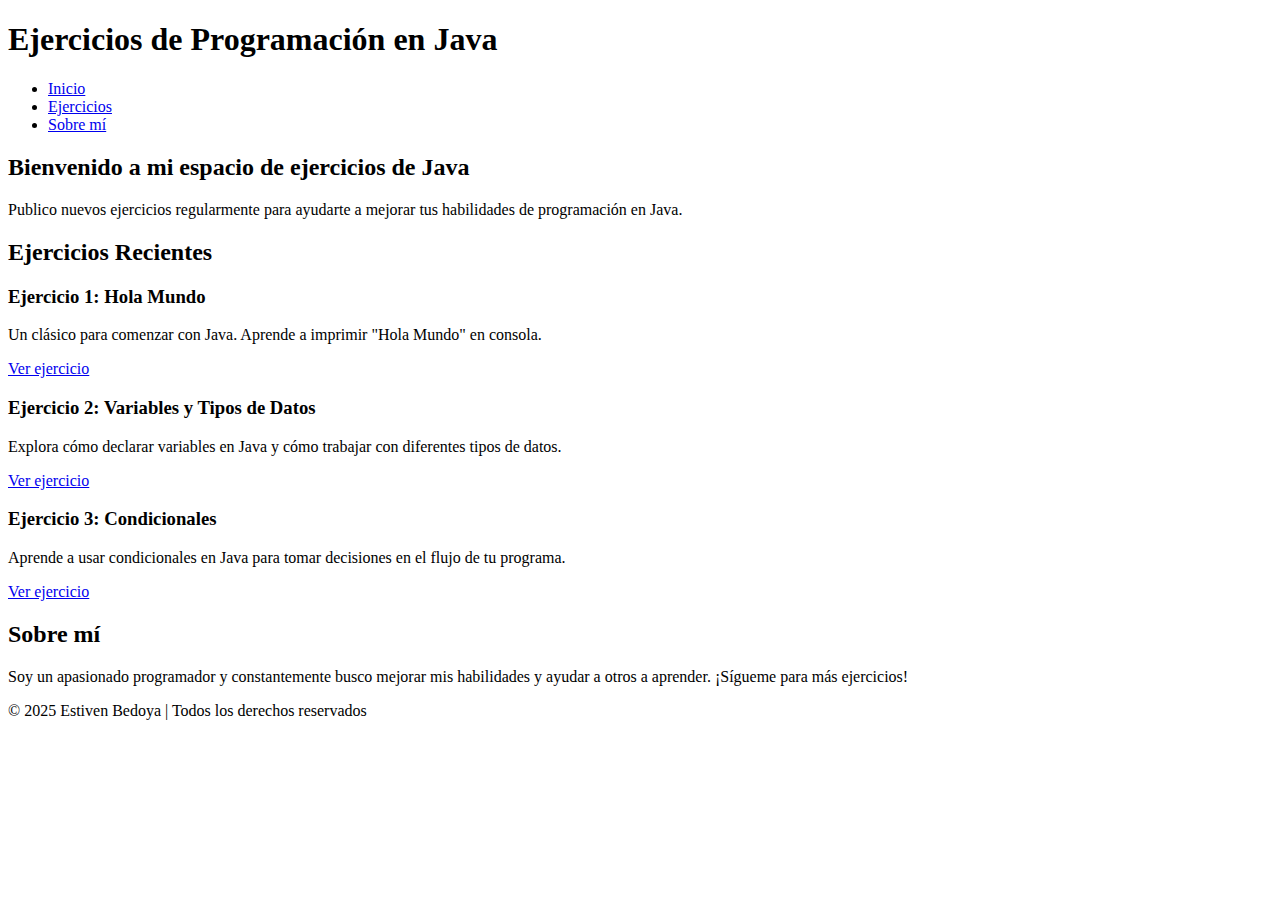
==== index.html @ 85aa7334 "cambio de nombre" ====
<!DOCTYPE html>
<html lang="es">
<head>
  <meta charset="UTF-8">
  <meta name="viewport" content="width=device-width, initial-scale=1.0">
  <meta name="description" content="Ejercicios de Programación en Java">
  <title>Ejercicios de Java</title>
  <link rel="stylesheet" href="estilos.css">
</head>
<body>

  <header>
    <div class="container">
      <h1>Ejercicios de Programación en Java</h1>
      <nav>
        <ul>
          <li><a href="#home">Inicio</a></li>
          <li><a href="#exercises">Ejercicios</a></li>
          <li><a href="#about">Sobre mí</a></li>
        </ul>
      </nav>
    </div>
  </header>

  <section id="home">
    <div class="container">
      <h2>Bienvenido a mi espacio de ejercicios de Java</h2>
      <p>Publico nuevos ejercicios regularmente para ayudarte a mejorar tus habilidades de programación en Java.</p>
    </div>
  </section>

  <section id="exercises">
    <div class="container">
      <h2>Ejercicios Recientes</h2>
      <div class="exercise-card">
        <h3>Ejercicio 1: Hola Mundo</h3>
        <p>Un clásico para comenzar con Java. Aprende a imprimir "Hola Mundo" en consola.</p>
        <a href="#">Ver ejercicio</a>
      </div>
      <div class="exercise-card">
        <h3>Ejercicio 2: Variables y Tipos de Datos</h3>
        <p>Explora cómo declarar variables en Java y cómo trabajar con diferentes tipos de datos.</p>
        <a href="#">Ver ejercicio</a>
      </div>
      <div class="exercise-card">
        <h3>Ejercicio 3: Condicionales</h3>
        <p>Aprende a usar condicionales en Java para tomar decisiones en el flujo de tu programa.</p>
        <a href="#">Ver ejercicio</a>
      </div>
    </div>
  </section>

  <section id="about">
    <div class="container">
      <h2>Sobre mí</h2>
      <p>Soy un apasionado programador y constantemente busco mejorar mis habilidades y ayudar a otros a aprender. ¡Sígueme para más ejercicios!</p>
    </div>
  </section>

  <footer>
    <div class="container">
      <p>&copy; 2025 Estiven Bedoya | Todos los derechos reservados</p>
    </div>
  </footer>

</body>
</html>
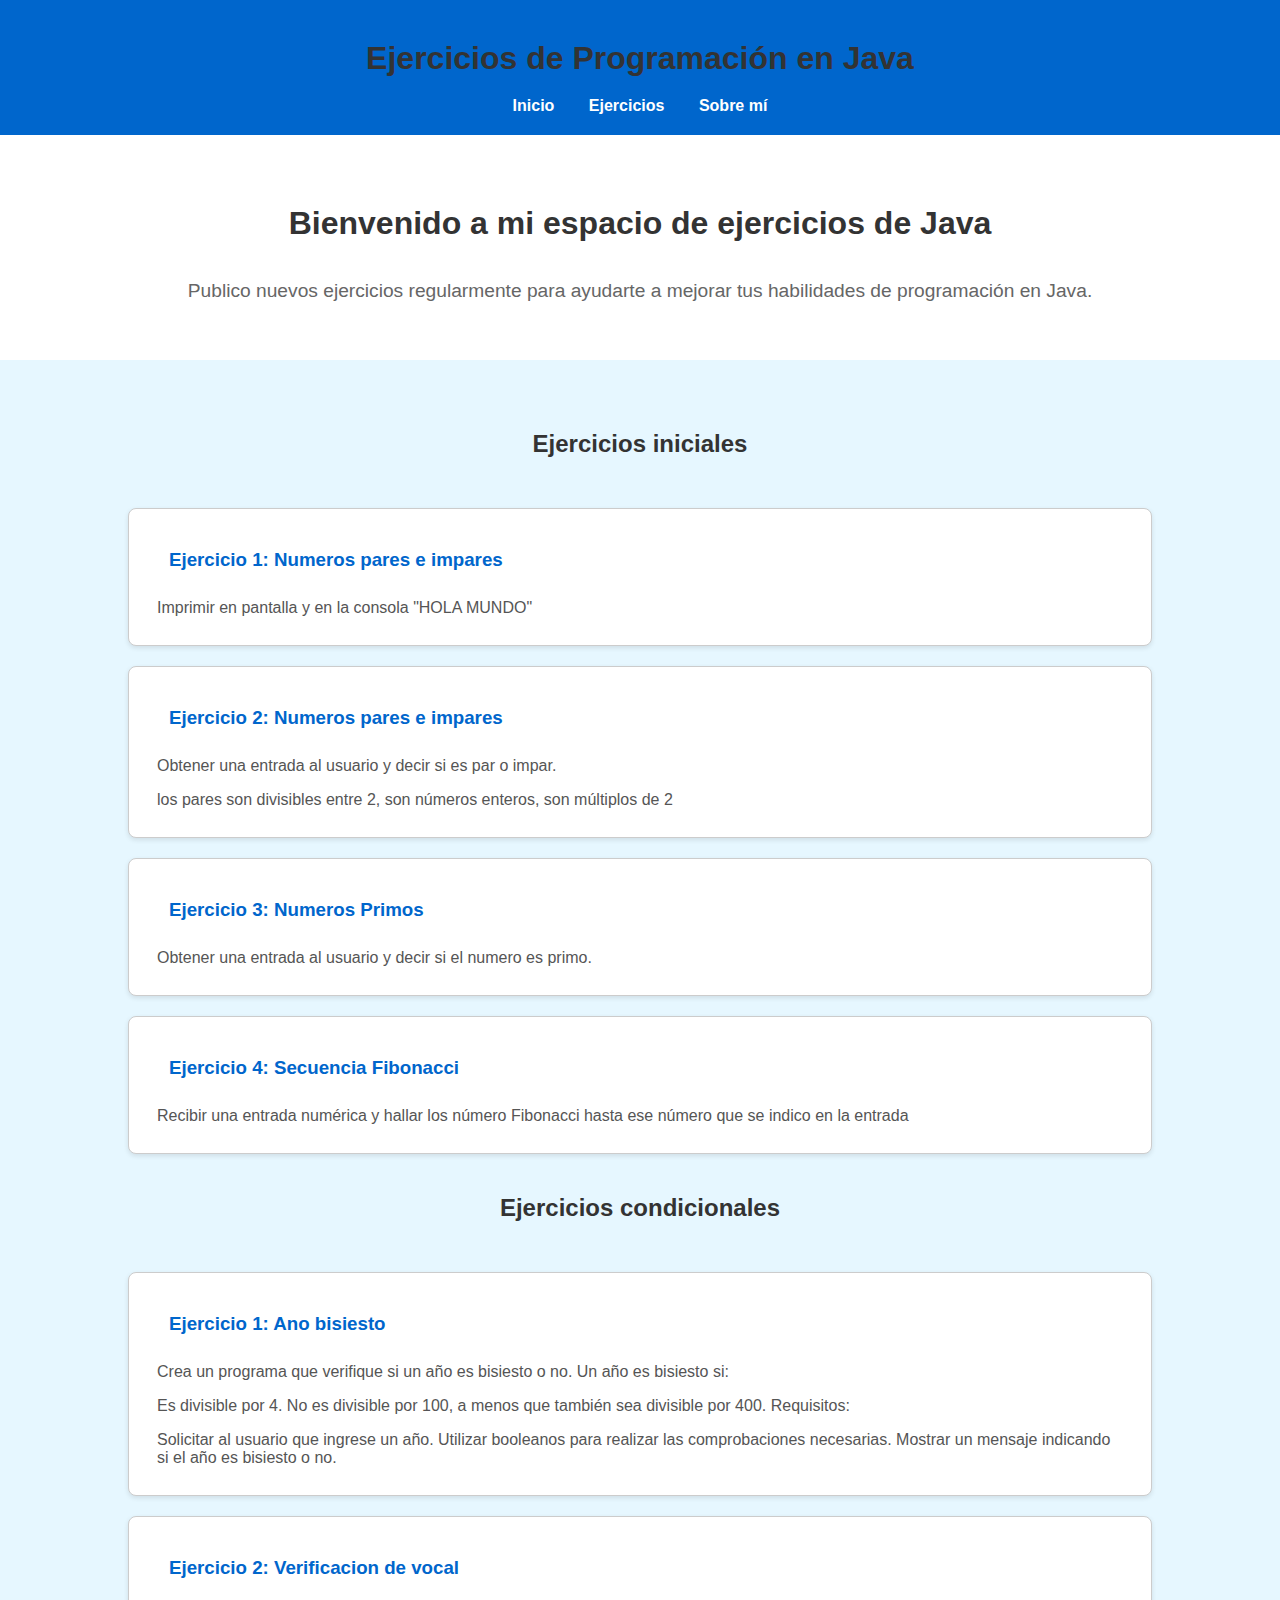
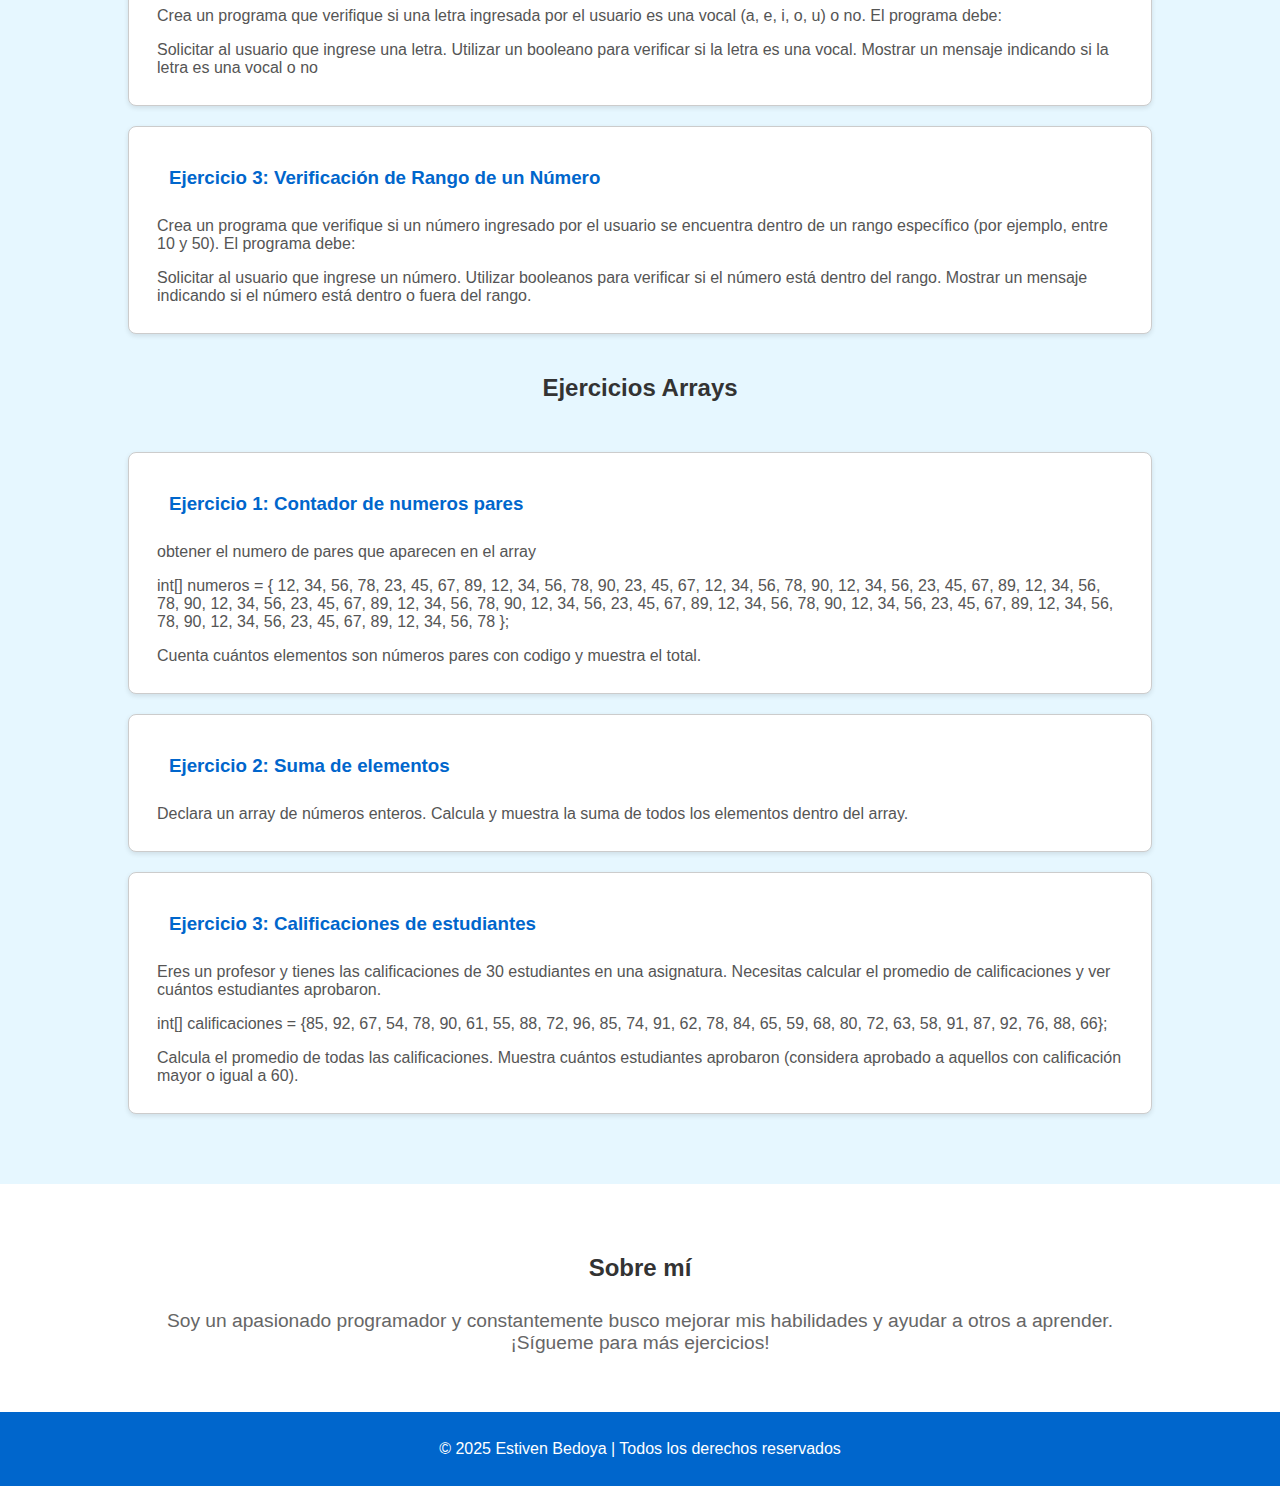
==== commit a321c85f: "se agrego los ejercisios" ====
--- a/index.html
+++ b/index.html
@@ -31,22 +31,114 @@
 
   <section id="exercises">
     <div class="container">
-      <h2>Ejercicios Recientes</h2>
+
+      <h2>Ejercicios iniciales</h2>
+
       <div class="exercise-card">
-        <h3>Ejercicio 1: Hola Mundo</h3>
-        <p>Un clásico para comenzar con Java. Aprende a imprimir "Hola Mundo" en consola.</p>
-        <a href="#">Ver ejercicio</a>
+        <h3>Ejercicio 1: Numeros pares e impares</h3>
+        <p>Imprimir en pantalla y en la consola "HOLA MUNDO"</p>
+      </div>
+
+      <div class="exercise-card">
+        <h3>Ejercicio 2: Numeros pares e impares</h3>
+        <p>Obtener una entrada al usuario y decir si es par o impar.</p>
+        <p>los pares son divisibles entre 2, son números enteros, son múltiplos de 2</p>
+      </div>
+
+      <div class="exercise-card">
+        <h3>Ejercicio 3: Numeros Primos</h3>
+        <p>Obtener una entrada al usuario y decir si el numero es primo.</p>
+      </div>
+
+      <div class="exercise-card">
+        <h3>Ejercicio 4: Secuencia Fibonacci</h3>
+        <p>Recibir una entrada numérica y hallar los número Fibonacci hasta ese número que se indico en la entrada</p>
+      </div>
+
+
+      <h2>Ejercicios condicionales</h2>
+
+      <div class="exercise-card">
+        <h3>Ejercicio 1: Ano bisiesto</h3>
+        <p>
+          Crea un programa que verifique si un año es bisiesto o no. Un año es bisiesto si:
+        </p>
+        <p>
+          Es divisible por 4.
+          No es divisible por 100, a menos que también sea divisible por 400.
+          Requisitos:
+        </p>
+        <p>Solicitar al usuario que ingrese un año.
+          Utilizar booleanos para realizar las comprobaciones necesarias.
+          Mostrar un mensaje indicando si el año es bisiesto o no.
+        </p>
+      </div>
+
+      <div class="exercise-card">
+        <h3>Ejercicio 2: Verificacion de vocal</h3>
+        <p>
+          Crea un programa que verifique si una letra ingresada por el usuario es una vocal (a, e, i, o, u) o no. El programa debe:
+        </p>
+        <p>
+          Solicitar al usuario que ingrese una letra.
+          Utilizar un booleano para verificar si la letra es una vocal.
+          Mostrar un mensaje indicando si la letra es una vocal o no
+        </p>
+      </div>
+
+      <div class="exercise-card">
+        <h3>Ejercicio 3: Verificación de Rango de un Número</h3>
+        <p>
+          Crea un programa que verifique si un número ingresado por el usuario se encuentra dentro de un rango específico (por ejemplo, entre 10 y 50). El programa debe:
+        </p>
+        <p>
+          Solicitar al usuario que ingrese un número.
+          Utilizar booleanos para verificar si el número está dentro del rango.
+          Mostrar un mensaje indicando si el número está dentro o fuera del rango.
+        </p>
+      </div>
+      
+      <h2>Ejercicios Arrays</h2>
+      <div class="exercise-card">
+        <h3>Ejercicio 1: Contador de numeros pares</h3>
+        <p>obtener el numero de pares que aparecen en el array</p>
+        <p>
+          int[] numeros = {
+            12, 34, 56, 78, 23, 45, 67, 89, 12, 34, 
+            56, 78, 90, 23, 45, 67, 12, 34, 56, 78, 
+            90, 12, 34, 56, 23, 45, 67, 89, 12, 34, 
+            56, 78, 90, 12, 34, 56, 23, 45, 67, 89, 
+            12, 34, 56, 78, 90, 12, 34, 56, 23, 45, 
+            67, 89, 12, 34, 56, 78, 90, 12, 34, 56, 
+            23, 45, 67, 89, 12, 34, 56, 78, 90, 12, 
+            34, 56, 23, 45, 67, 89, 12, 34, 56, 78
+          };
+        </p>
+        <p>
+          Cuenta cuántos elementos son números pares con codigo y muestra el total.
+        </p>
       </div>
       <div class="exercise-card">
-        <h3>Ejercicio 2: Variables y Tipos de Datos</h3>
-        <p>Explora cómo declarar variables en Java y cómo trabajar con diferentes tipos de datos.</p>
-        <a href="#">Ver ejercicio</a>
+        <h3>Ejercicio 2: Suma de elementos</h3>
+        <p>
+          Declara un array de números enteros.
+          Calcula y muestra la suma de todos los elementos dentro del array.</p>
       </div>
+
       <div class="exercise-card">
-        <h3>Ejercicio 3: Condicionales</h3>
-        <p>Aprende a usar condicionales en Java para tomar decisiones en el flujo de tu programa.</p>
-        <a href="#">Ver ejercicio</a>
-      </div>
+        <h3>Ejercicio 3: Calificaciones de estudiantes</h3>
+        <p>
+          Eres un profesor y tienes las calificaciones de 30 estudiantes en una asignatura. Necesitas calcular el promedio de calificaciones y ver cuántos estudiantes aprobaron.
+        </p>
+        <p>
+          int[] calificaciones = {85, 92, 67, 54, 78, 90, 61, 55, 88, 72, 
+                                  96, 85, 74, 91, 62, 78, 84, 65, 59, 68, 
+                                  80, 72, 63, 58, 91, 87, 92, 76, 88, 66};
+        </p>
+        <p>
+          Calcula el promedio de todas las calificaciones.
+          Muestra cuántos estudiantes aprobaron (considera aprobado a aquellos con calificación mayor o igual a 60).
+        </p>
     </div>
   </section>
 
--- a/estilos.css
+++ b/estilos.css
@@ -0,0 +1,133 @@
+/* Estilos Generales */
+* {
+    margin: 0;
+    padding: 0;
+    box-sizing: border-box;
+    font-family: 'Arial', sans-serif;
+  }
+  
+  body {
+    background-color: #f4f4f9;
+    color: #333;
+  }
+  
+  .container {
+    width: 80%;
+    margin: 0 auto;
+  }
+  
+  h1, h2, h3 {
+    padding: 20px;
+    color: #333;
+  }
+  
+  p {
+    padding: 8px;
+  }
+
+  /* Estilos del Header */
+  header {
+    background-color: #0066cc;
+    padding: 20px 0;
+    color: white;
+    text-align: center;
+  }
+  
+  header nav ul {
+    list-style: none;
+  }
+  
+  header nav ul li {
+    display: inline;
+    margin: 0 15px;
+  }
+  
+  header nav ul li a {
+    color: white;
+    text-decoration: none;
+    font-weight: bold;
+  }
+  
+  header nav ul li a:hover {
+    text-decoration: underline;
+  }
+  
+  /* Sección Home */
+  #home {
+    background-color: #fff;
+    padding: 50px 0;
+    text-align: center;
+  }
+  
+  #home h2 {
+    font-size: 2rem;
+    margin-bottom: 10px;
+  }
+  
+  #home p {
+    font-size: 1.2rem;
+    color: #666;
+  }
+  
+  /* Sección de Ejercicios */
+  #exercises {
+    background-color: #e6f7ff;
+    padding: 50px 0;
+  }
+  
+  #exercises h2 {
+    text-align: center;
+    margin-bottom: 30px;
+  }
+  
+  .exercise-card {
+    background-color: white;
+    border: 1px solid #ccc;
+    margin-bottom: 20px;
+    padding: 20px;
+    border-radius: 8px;
+    box-shadow: 0 2px 5px rgba(0, 0, 0, 0.1);
+  }
+  
+  .exercise-card h3 {
+    color: #0066cc;
+  }
+  
+  .exercise-card p {
+    color: #555;
+  }
+  
+  .exercise-card a {
+    text-decoration: none;
+    color: #0066cc;
+    font-weight: bold;
+  }
+  
+  .exercise-card a:hover {
+    text-decoration: underline;
+  }
+  
+  /* Sección About */
+  #about {
+    background-color: #fff;
+    padding: 50px 0;
+    text-align: center;
+  }
+  
+  #about p {
+    font-size: 1.2rem;
+    color: #666;
+  }
+  
+  /* Footer */
+  footer {
+    background-color: #0066cc;
+    color: white;
+    padding: 20px 0;
+    text-align: center;
+  }
+  
+  footer p {
+    font-size: 1rem;
+  }
+  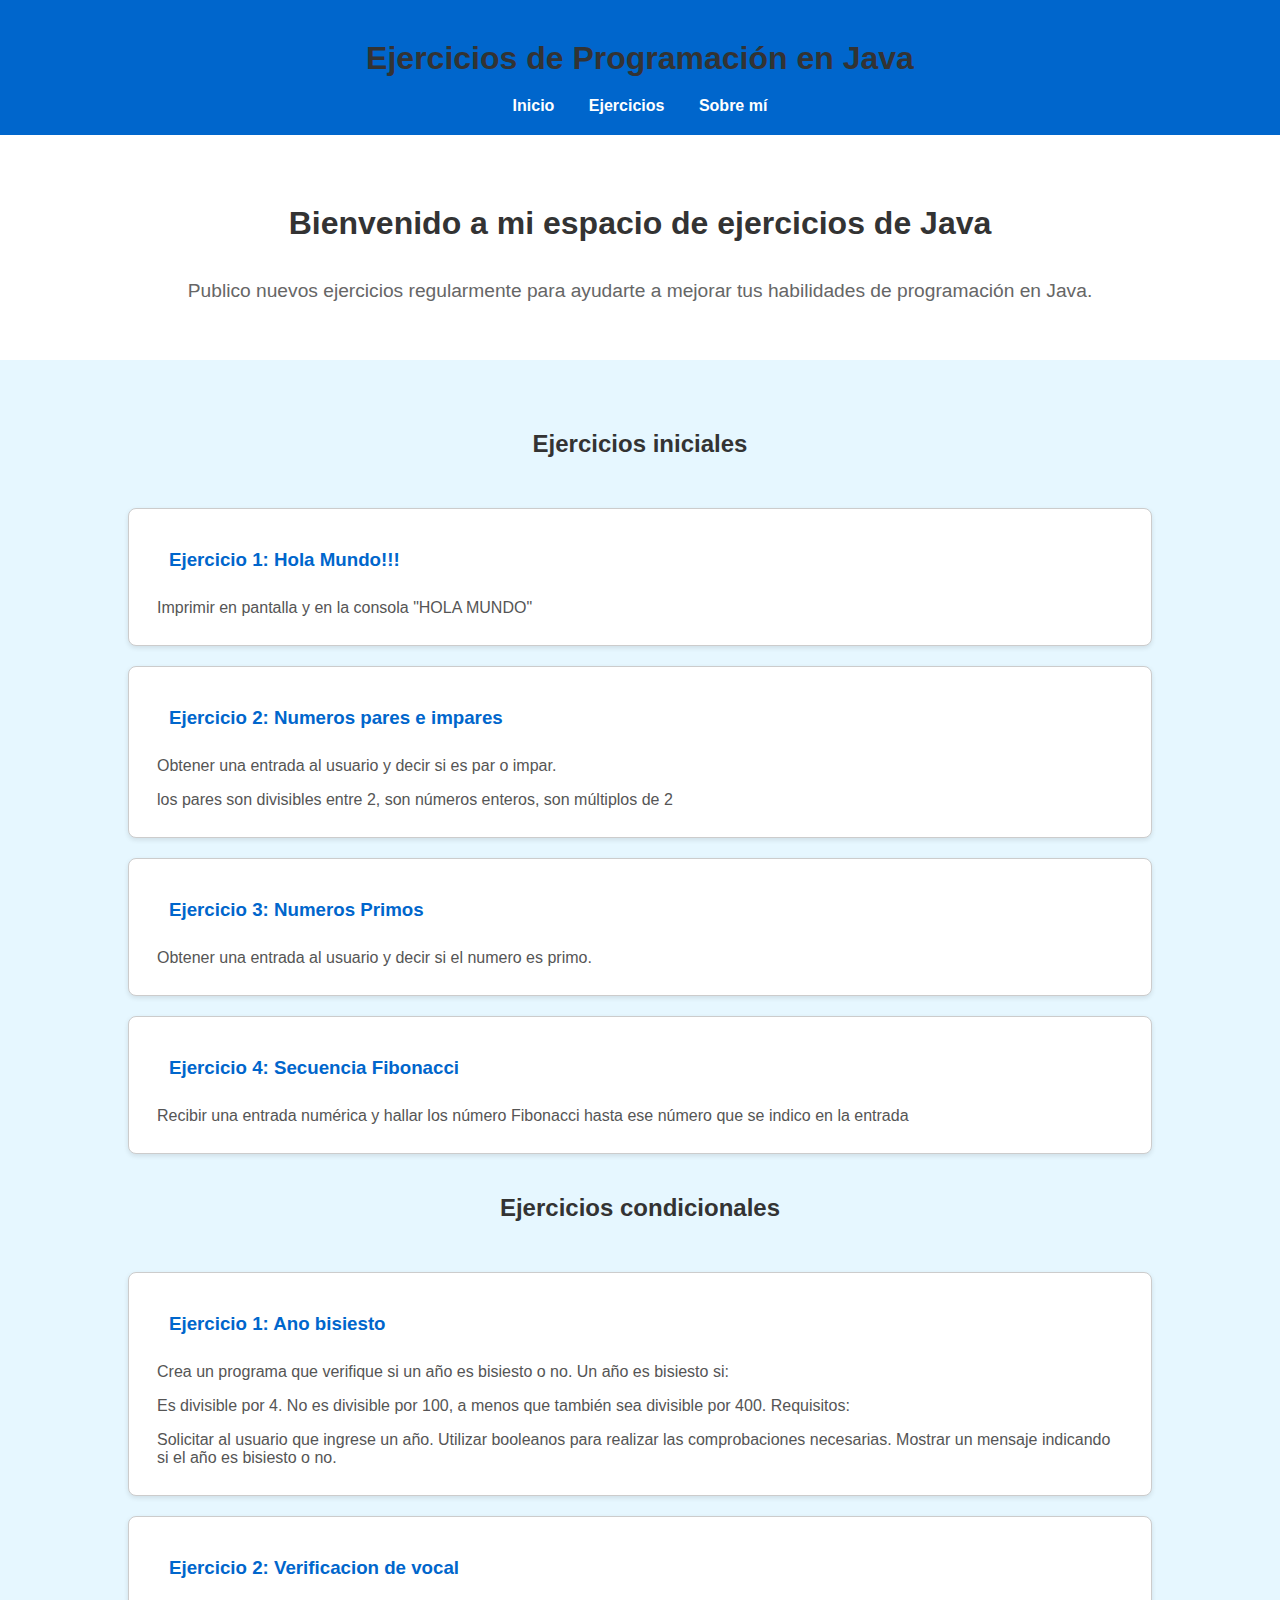
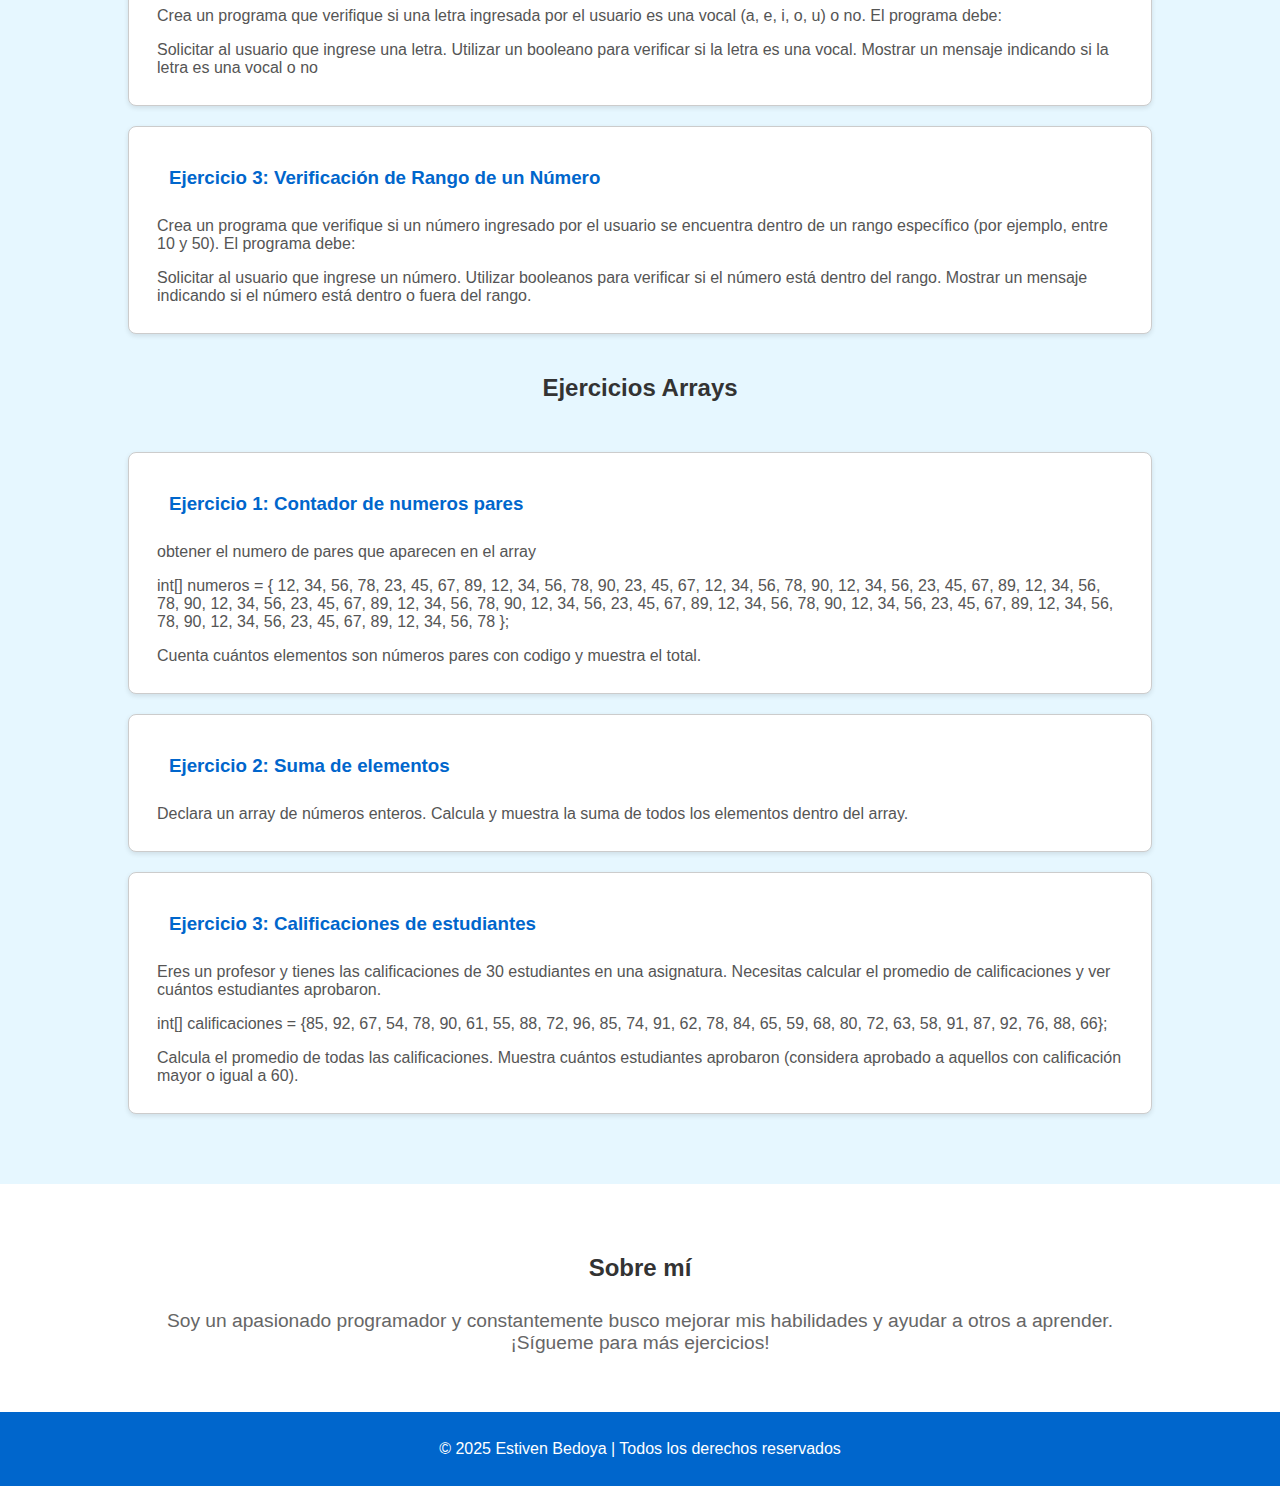
==== commit ea3ed4a8: "eee" ====
--- a/index.html
+++ b/index.html
@@ -35,7 +35,7 @@
       <h2>Ejercicios iniciales</h2>
 
       <div class="exercise-card">
-        <h3>Ejercicio 1: Numeros pares e impares</h3>
+        <h3>Ejercicio 1: Hola Mundo!!!</h3>
         <p>Imprimir en pantalla y en la consola "HOLA MUNDO"</p>
       </div>
 
